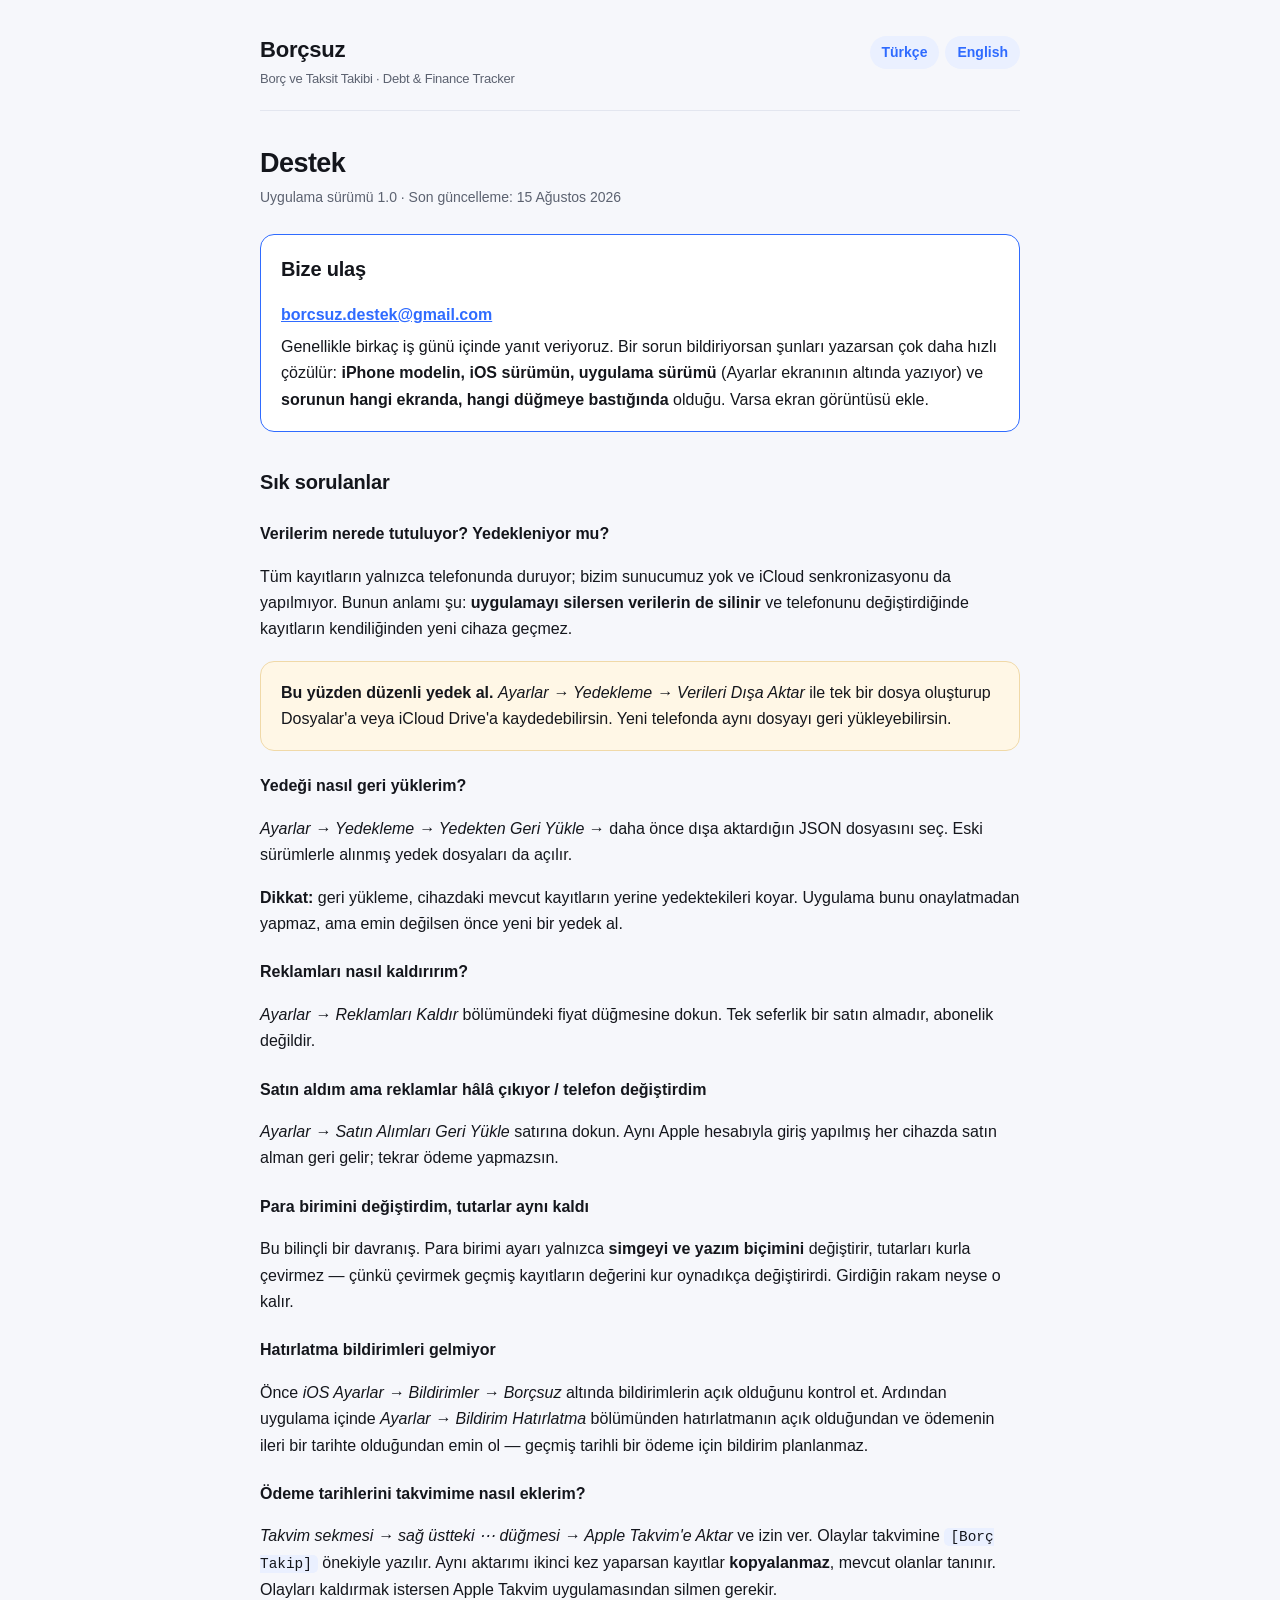
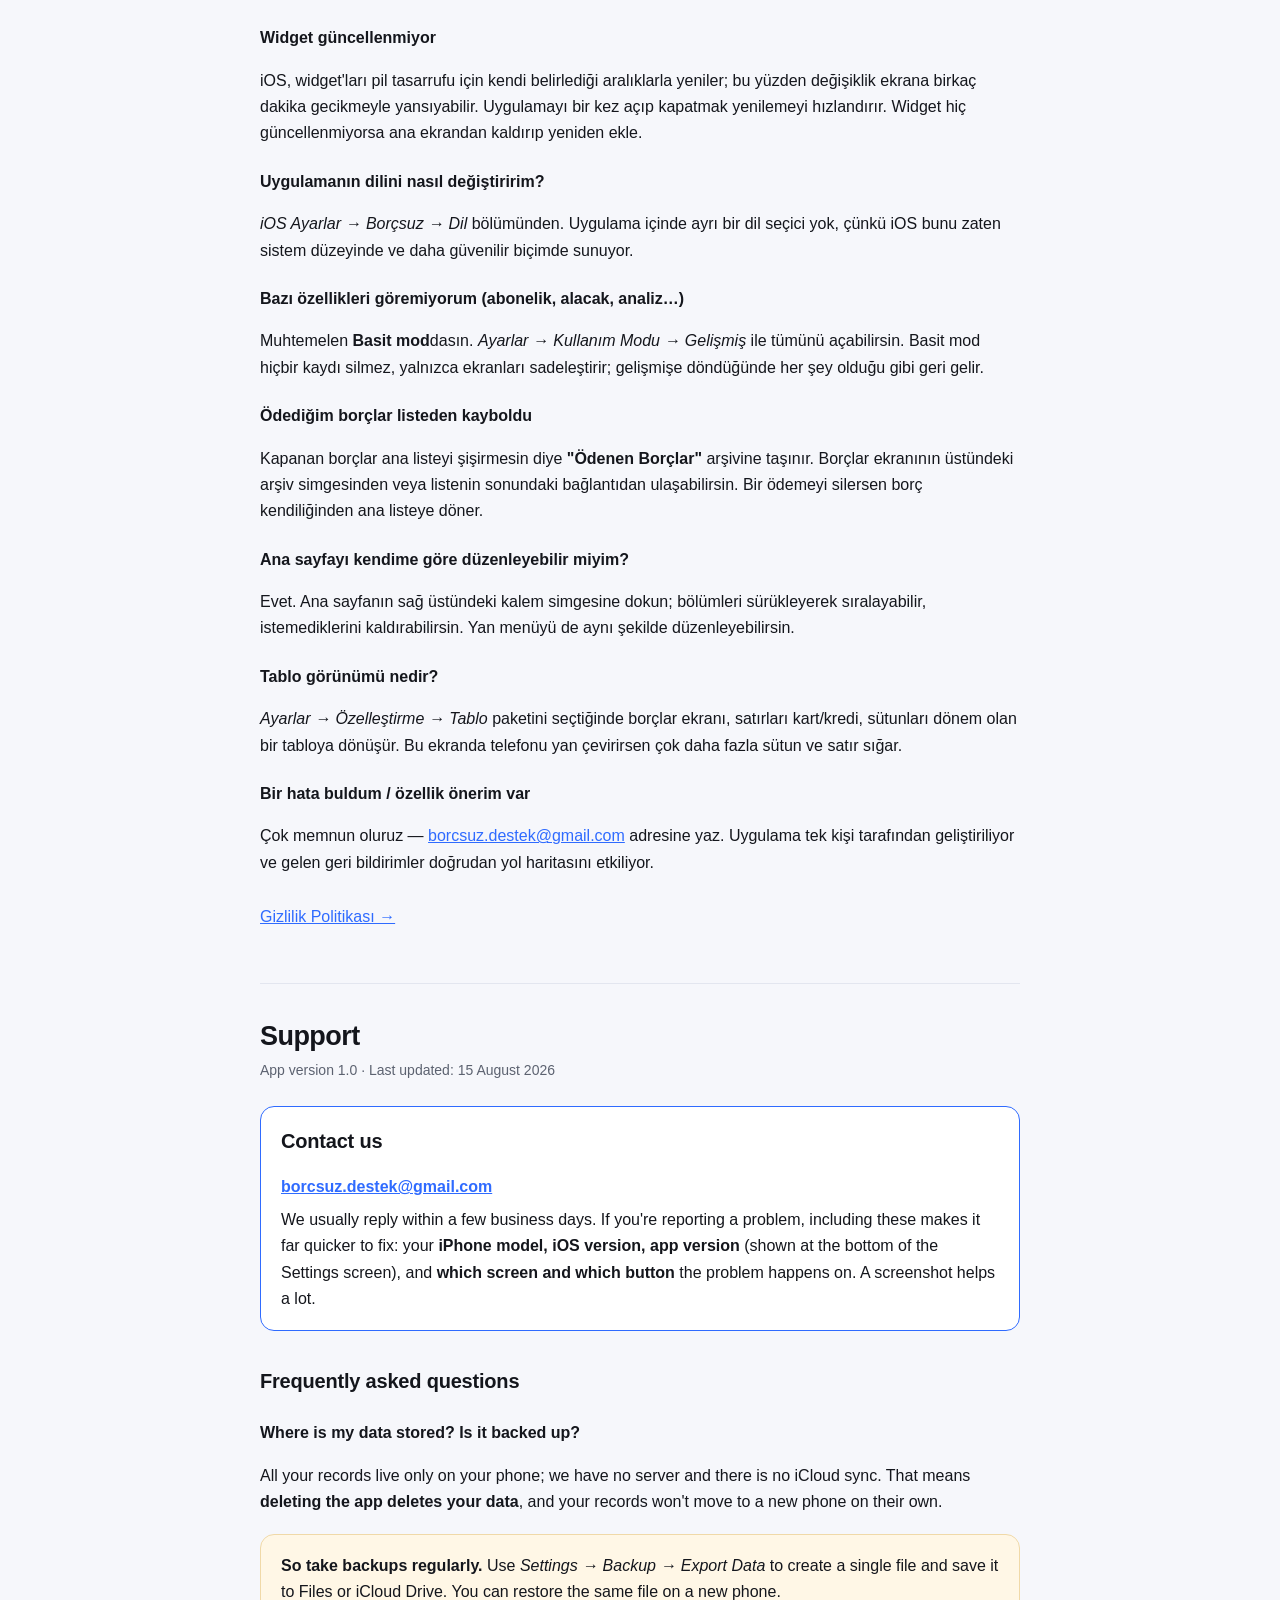
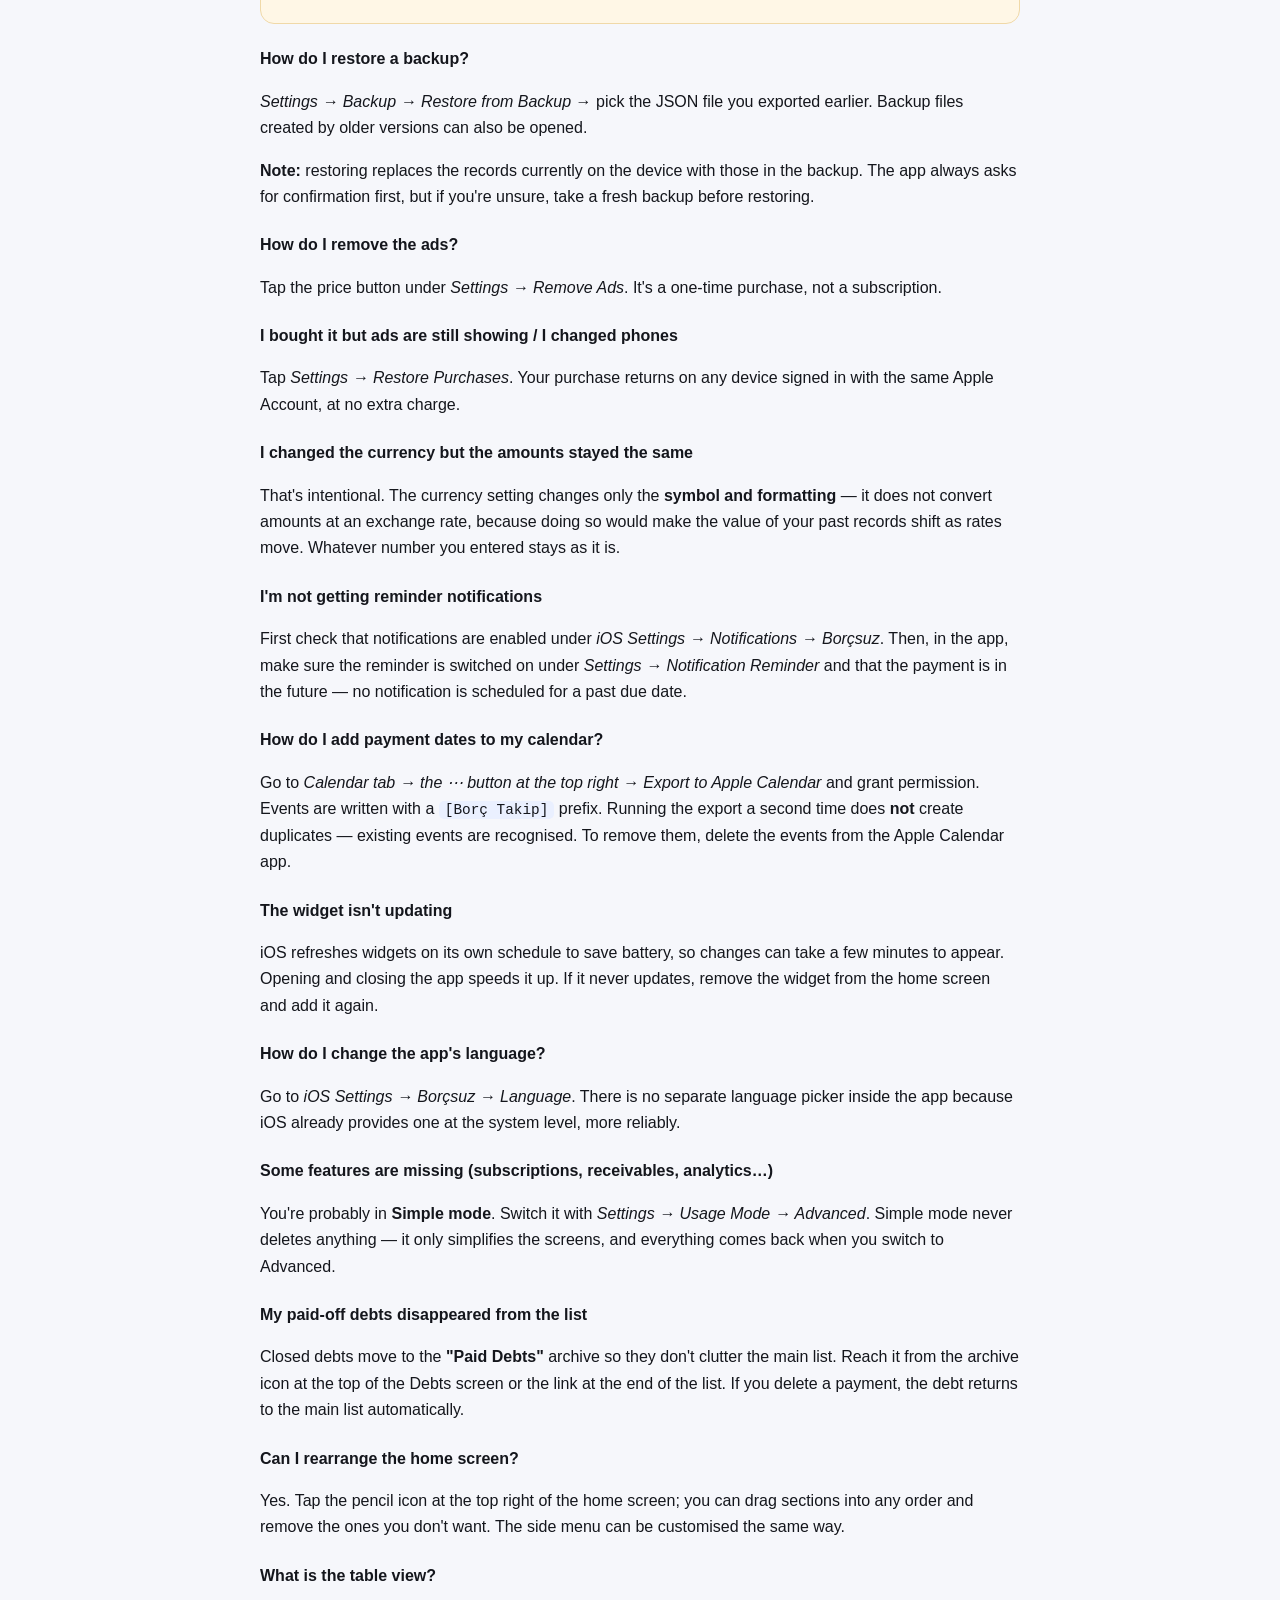
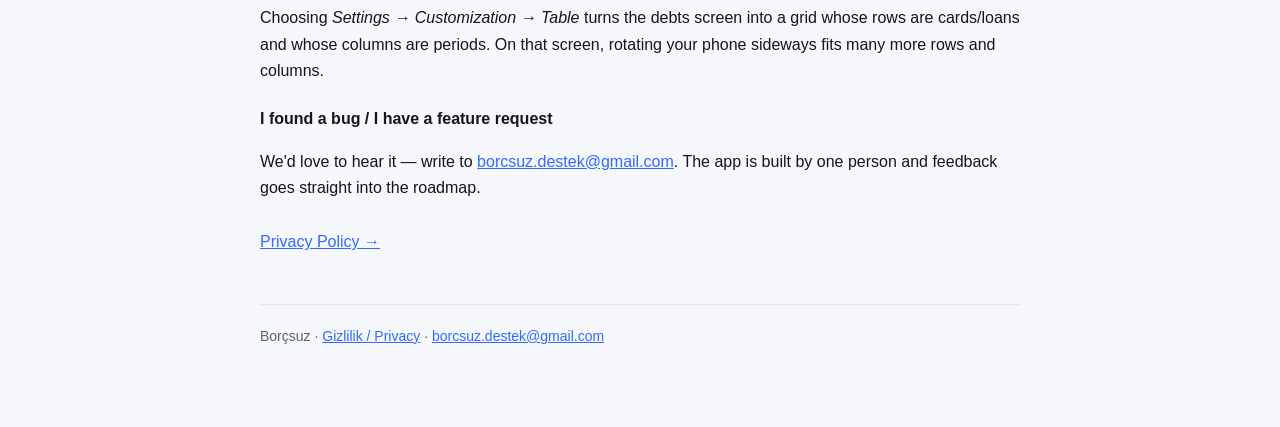
==== destek.html @ 68563d15 "Add files via upload" ====
<!DOCTYPE html>
<html lang="tr">
<head>
<meta charset="utf-8">
<meta name="viewport" content="width=device-width, initial-scale=1">
<title>Borçsuz — Destek / Support</title>
<link rel="stylesheet" href="style.css">
</head>
<body>
<div class="wrap">

<header class="site">
  <div class="brand">Borçsuz<small>Borç ve Taksit Takibi · Debt &amp; Finance Tracker</small></div>
  <nav class="lang"><a href="#tr">Türkçe</a><a href="#en">English</a></nav>
</header>

<!-- ================= TÜRKÇE ================= -->
<h1 id="tr">Destek</h1>
<p class="updated">Uygulama sürümü 1.0 · Son güncelleme: 15 Ağustos 2026</p>

<div class="card tldr">
  <h2>Bize ulaş</h2>
  <p style="margin-bottom:6px"><a href="mailto:borcsuz.destek@gmail.com"><strong>borcsuz.destek@gmail.com</strong></a></p>
  <p style="margin:0">Genellikle birkaç iş günü içinde yanıt veriyoruz. Bir sorun bildiriyorsan şunları yazarsan çok daha hızlı çözülür: <strong>iPhone modelin, iOS sürümün, uygulama sürümü</strong> (Ayarlar ekranının altında yazıyor) ve <strong>sorunun hangi ekranda, hangi düğmeye bastığında</strong> olduğu. Varsa ekran görüntüsü ekle.</p>
</div>

<h2>Sık sorulanlar</h2>

<h3>Verilerim nerede tutuluyor? Yedekleniyor mu?</h3>
<p>Tüm kayıtların yalnızca telefonunda duruyor; bizim sunucumuz yok ve iCloud senkronizasyonu da yapılmıyor. Bunun anlamı şu: <strong>uygulamayı silersen verilerin de silinir</strong> ve telefonunu değiştirdiğinde kayıtların kendiliğinden yeni cihaza geçmez.</p>
<div class="card note">
  <p style="margin:0"><strong>Bu yüzden düzenli yedek al.</strong> <em>Ayarlar → Yedekleme → Verileri Dışa Aktar</em> ile tek bir dosya oluşturup Dosyalar'a veya iCloud Drive'a kaydedebilirsin. Yeni telefonda aynı dosyayı geri yükleyebilirsin.</p>
</div>

<h3>Yedeği nasıl geri yüklerim?</h3>
<p><em>Ayarlar → Yedekleme → Yedekten Geri Yükle</em> → daha önce dışa aktardığın JSON dosyasını seç. Eski sürümlerle alınmış yedek dosyaları da açılır.</p>
<p><strong>Dikkat:</strong> geri yükleme, cihazdaki mevcut kayıtların yerine yedektekileri koyar. Uygulama bunu onaylatmadan yapmaz, ama emin değilsen önce yeni bir yedek al.</p>

<h3>Reklamları nasıl kaldırırım?</h3>
<p><em>Ayarlar → Reklamları Kaldır</em> bölümündeki fiyat düğmesine dokun. Tek seferlik bir satın almadır, abonelik değildir.</p>

<h3>Satın aldım ama reklamlar hâlâ çıkıyor / telefon değiştirdim</h3>
<p><em>Ayarlar → Satın Alımları Geri Yükle</em> satırına dokun. Aynı Apple hesabıyla giriş yapılmış her cihazda satın alman geri gelir; tekrar ödeme yapmazsın.</p>

<h3>Para birimini değiştirdim, tutarlar aynı kaldı</h3>
<p>Bu bilinçli bir davranış. Para birimi ayarı yalnızca <strong>simgeyi ve yazım biçimini</strong> değiştirir, tutarları kurla çevirmez — çünkü çevirmek geçmiş kayıtların değerini kur oynadıkça değiştirirdi. Girdiğin rakam neyse o kalır.</p>

<h3>Hatırlatma bildirimleri gelmiyor</h3>
<p>Önce <em>iOS Ayarlar → Bildirimler → Borçsuz</em> altında bildirimlerin açık olduğunu kontrol et. Ardından uygulama içinde <em>Ayarlar → Bildirim Hatırlatma</em> bölümünden hatırlatmanın açık olduğundan ve ödemenin ileri bir tarihte olduğundan emin ol — geçmiş tarihli bir ödeme için bildirim planlanmaz.</p>

<h3>Ödeme tarihlerini takvimime nasıl eklerim?</h3>
<p><em>Takvim sekmesi → sağ üstteki ⋯ düğmesi → Apple Takvim'e Aktar</em> ve izin ver. Olaylar takvimine <code>[Borç Takip]</code> önekiyle yazılır. Aynı aktarımı ikinci kez yaparsan kayıtlar <strong>kopyalanmaz</strong>, mevcut olanlar tanınır. Olayları kaldırmak istersen Apple Takvim uygulamasından silmen gerekir.</p>

<h3>Widget güncellenmiyor</h3>
<p>iOS, widget'ları pil tasarrufu için kendi belirlediği aralıklarla yeniler; bu yüzden değişiklik ekrana birkaç dakika gecikmeyle yansıyabilir. Uygulamayı bir kez açıp kapatmak yenilemeyi hızlandırır. Widget hiç güncellenmiyorsa ana ekrandan kaldırıp yeniden ekle.</p>

<h3>Uygulamanın dilini nasıl değiştiririm?</h3>
<p><em>iOS Ayarlar → Borçsuz → Dil</em> bölümünden. Uygulama içinde ayrı bir dil seçici yok, çünkü iOS bunu zaten sistem düzeyinde ve daha güvenilir biçimde sunuyor.</p>

<h3>Bazı özellikleri göremiyorum (abonelik, alacak, analiz…)</h3>
<p>Muhtemelen <strong>Basit mod</strong>dasın. <em>Ayarlar → Kullanım Modu → Gelişmiş</em> ile tümünü açabilirsin. Basit mod hiçbir kaydı silmez, yalnızca ekranları sadeleştirir; gelişmişe döndüğünde her şey olduğu gibi geri gelir.</p>

<h3>Ödediğim borçlar listeden kayboldu</h3>
<p>Kapanan borçlar ana listeyi şişirmesin diye <strong>"Ödenen Borçlar"</strong> arşivine taşınır. Borçlar ekranının üstündeki arşiv simgesinden veya listenin sonundaki bağlantıdan ulaşabilirsin. Bir ödemeyi silersen borç kendiliğinden ana listeye döner.</p>

<h3>Ana sayfayı kendime göre düzenleyebilir miyim?</h3>
<p>Evet. Ana sayfanın sağ üstündeki kalem simgesine dokun; bölümleri sürükleyerek sıralayabilir, istemediklerini kaldırabilirsin. Yan menüyü de aynı şekilde düzenleyebilirsin.</p>

<h3>Tablo görünümü nedir?</h3>
<p><em>Ayarlar → Özelleştirme → Tablo</em> paketini seçtiğinde borçlar ekranı, satırları kart/kredi, sütunları dönem olan bir tabloya dönüşür. Bu ekranda telefonu yan çevirirsen çok daha fazla sütun ve satır sığar.</p>

<h3>Bir hata buldum / özellik önerim var</h3>
<p>Çok memnun oluruz — <a href="mailto:borcsuz.destek@gmail.com">borcsuz.destek@gmail.com</a> adresine yaz. Uygulama tek kişi tarafından geliştiriliyor ve gelen geri bildirimler doğrudan yol haritasını etkiliyor.</p>

<p style="margin-top:28px"><a href="gizlilik.html">Gizlilik Politikası →</a></p>

<hr class="section">

<!-- ================= ENGLISH ================= -->
<h1 id="en">Support</h1>
<p class="updated">App version 1.0 · Last updated: 15 August 2026</p>

<div class="card tldr">
  <h2>Contact us</h2>
  <p style="margin-bottom:6px"><a href="mailto:borcsuz.destek@gmail.com"><strong>borcsuz.destek@gmail.com</strong></a></p>
  <p style="margin:0">We usually reply within a few business days. If you're reporting a problem, including these makes it far quicker to fix: your <strong>iPhone model, iOS version, app version</strong> (shown at the bottom of the Settings screen), and <strong>which screen and which button</strong> the problem happens on. A screenshot helps a lot.</p>
</div>

<h2>Frequently asked questions</h2>

<h3>Where is my data stored? Is it backed up?</h3>
<p>All your records live only on your phone; we have no server and there is no iCloud sync. That means <strong>deleting the app deletes your data</strong>, and your records won't move to a new phone on their own.</p>
<div class="card note">
  <p style="margin:0"><strong>So take backups regularly.</strong> Use <em>Settings → Backup → Export Data</em> to create a single file and save it to Files or iCloud Drive. You can restore the same file on a new phone.</p>
</div>

<h3>How do I restore a backup?</h3>
<p><em>Settings → Backup → Restore from Backup</em> → pick the JSON file you exported earlier. Backup files created by older versions can also be opened.</p>
<p><strong>Note:</strong> restoring replaces the records currently on the device with those in the backup. The app always asks for confirmation first, but if you're unsure, take a fresh backup before restoring.</p>

<h3>How do I remove the ads?</h3>
<p>Tap the price button under <em>Settings → Remove Ads</em>. It's a one-time purchase, not a subscription.</p>

<h3>I bought it but ads are still showing / I changed phones</h3>
<p>Tap <em>Settings → Restore Purchases</em>. Your purchase returns on any device signed in with the same Apple Account, at no extra charge.</p>

<h3>I changed the currency but the amounts stayed the same</h3>
<p>That's intentional. The currency setting changes only the <strong>symbol and formatting</strong> — it does not convert amounts at an exchange rate, because doing so would make the value of your past records shift as rates move. Whatever number you entered stays as it is.</p>

<h3>I'm not getting reminder notifications</h3>
<p>First check that notifications are enabled under <em>iOS Settings → Notifications → Borçsuz</em>. Then, in the app, make sure the reminder is switched on under <em>Settings → Notification Reminder</em> and that the payment is in the future — no notification is scheduled for a past due date.</p>

<h3>How do I add payment dates to my calendar?</h3>
<p>Go to <em>Calendar tab → the ⋯ button at the top right → Export to Apple Calendar</em> and grant permission. Events are written with a <code>[Borç Takip]</code> prefix. Running the export a second time does <strong>not</strong> create duplicates — existing events are recognised. To remove them, delete the events from the Apple Calendar app.</p>

<h3>The widget isn't updating</h3>
<p>iOS refreshes widgets on its own schedule to save battery, so changes can take a few minutes to appear. Opening and closing the app speeds it up. If it never updates, remove the widget from the home screen and add it again.</p>

<h3>How do I change the app's language?</h3>
<p>Go to <em>iOS Settings → Borçsuz → Language</em>. There is no separate language picker inside the app because iOS already provides one at the system level, more reliably.</p>

<h3>Some features are missing (subscriptions, receivables, analytics…)</h3>
<p>You're probably in <strong>Simple mode</strong>. Switch it with <em>Settings → Usage Mode → Advanced</em>. Simple mode never deletes anything — it only simplifies the screens, and everything comes back when you switch to Advanced.</p>

<h3>My paid-off debts disappeared from the list</h3>
<p>Closed debts move to the <strong>"Paid Debts"</strong> archive so they don't clutter the main list. Reach it from the archive icon at the top of the Debts screen or the link at the end of the list. If you delete a payment, the debt returns to the main list automatically.</p>

<h3>Can I rearrange the home screen?</h3>
<p>Yes. Tap the pencil icon at the top right of the home screen; you can drag sections into any order and remove the ones you don't want. The side menu can be customised the same way.</p>

<h3>What is the table view?</h3>
<p>Choosing <em>Settings → Customization → Table</em> turns the debts screen into a grid whose rows are cards/loans and whose columns are periods. On that screen, rotating your phone sideways fits many more rows and columns.</p>

<h3>I found a bug / I have a feature request</h3>
<p>We'd love to hear it — write to <a href="mailto:borcsuz.destek@gmail.com">borcsuz.destek@gmail.com</a>. The app is built by one person and feedback goes straight into the roadmap.</p>

<p style="margin-top:28px"><a href="gizlilik.html">Privacy Policy →</a></p>

<footer class="site">
  Borçsuz · <a href="gizlilik.html">Gizlilik / Privacy</a> · <a href="mailto:borcsuz.destek@gmail.com">borcsuz.destek@gmail.com</a>
</footer>

</div>
</body>
</html>
---- style.css ----
/* Borçsuz — gizlilik ve destek sayfalarının ortak biçimi.
   Tek dosya, harici font/CDN yok: sayfalar internetin yavaş olduğu yerlerde de
   açılmalı ve App Store incelemecisi kesinlikle görebilmeli. */

:root {
  --bg: #f6f7fb;
  --surface: #ffffff;
  --text: #14161c;
  --muted: #5c6270;
  --line: #e3e6ef;
  --accent: #2f6bff;
  --accent-soft: #eaf0ff;
  --warn-bg: #fff7e6;
  --warn-line: #f0d9a8;
}

@media (prefers-color-scheme: dark) {
  :root {
    --bg: #0e1015;
    --surface: #171a21;
    --text: #eef0f5;
    --muted: #a2a9ba;
    --line: #262a34;
    --accent: #7aa2ff;
    --accent-soft: #1b2438;
    --warn-bg: #2a2313;
    --warn-line: #4d4223;
  }
}

* { box-sizing: border-box; }

body {
  margin: 0;
  padding: 0 20px 80px;
  background: var(--bg);
  color: var(--text);
  font: 16px/1.65 -apple-system, BlinkMacSystemFont, "Segoe UI", Roboto, Helvetica, Arial, sans-serif;
  -webkit-text-size-adjust: 100%;
}

.wrap { max-width: 760px; margin: 0 auto; }

header.site {
  display: flex;
  flex-wrap: wrap;
  gap: 12px;
  align-items: baseline;
  justify-content: space-between;
  padding: 32px 0 20px;
  border-bottom: 1px solid var(--line);
  margin-bottom: 28px;
}

header.site .brand { font-size: 22px; font-weight: 700; letter-spacing: -0.01em; }
header.site .brand small { display: block; font-size: 13px; font-weight: 400; color: var(--muted); }

nav.lang a {
  display: inline-block;
  padding: 5px 12px;
  margin-left: 6px;
  border-radius: 999px;
  background: var(--accent-soft);
  color: var(--accent);
  text-decoration: none;
  font-size: 14px;
  font-weight: 600;
}

h1 { font-size: 27px; line-height: 1.25; margin: 36px 0 6px; letter-spacing: -0.02em; }
h2 { font-size: 20px; margin: 34px 0 8px; letter-spacing: -0.01em; }
h3 { font-size: 16px; margin: 22px 0 6px; }

.updated { color: var(--muted); font-size: 14px; margin: 0 0 24px; }

p, li { color: var(--text); }
ul, ol { padding-left: 22px; }
li { margin: 6px 0; }
a { color: var(--accent); }

.card {
  background: var(--surface);
  border: 1px solid var(--line);
  border-radius: 14px;
  padding: 18px 20px;
  margin: 18px 0;
}

.card.tldr { border-color: var(--accent); }
.card.note { background: var(--warn-bg); border-color: var(--warn-line); }
.card h2, .card h3 { margin-top: 0; }

table {
  width: 100%;
  border-collapse: collapse;
  margin: 14px 0;
  font-size: 15px;
}
.scroll { overflow-x: auto; }
th, td { text-align: left; padding: 9px 10px; border-bottom: 1px solid var(--line); vertical-align: top; }
th { font-weight: 600; color: var(--muted); font-size: 13px; text-transform: uppercase; letter-spacing: 0.03em; }

hr.section { border: 0; border-top: 1px solid var(--line); margin: 52px 0 0; }

footer.site {
  margin-top: 48px;
  padding-top: 20px;
  border-top: 1px solid var(--line);
  color: var(--muted);
  font-size: 14px;
}

code {
  background: var(--accent-soft);
  padding: 1px 6px;
  border-radius: 5px;
  font-size: 0.9em;
}
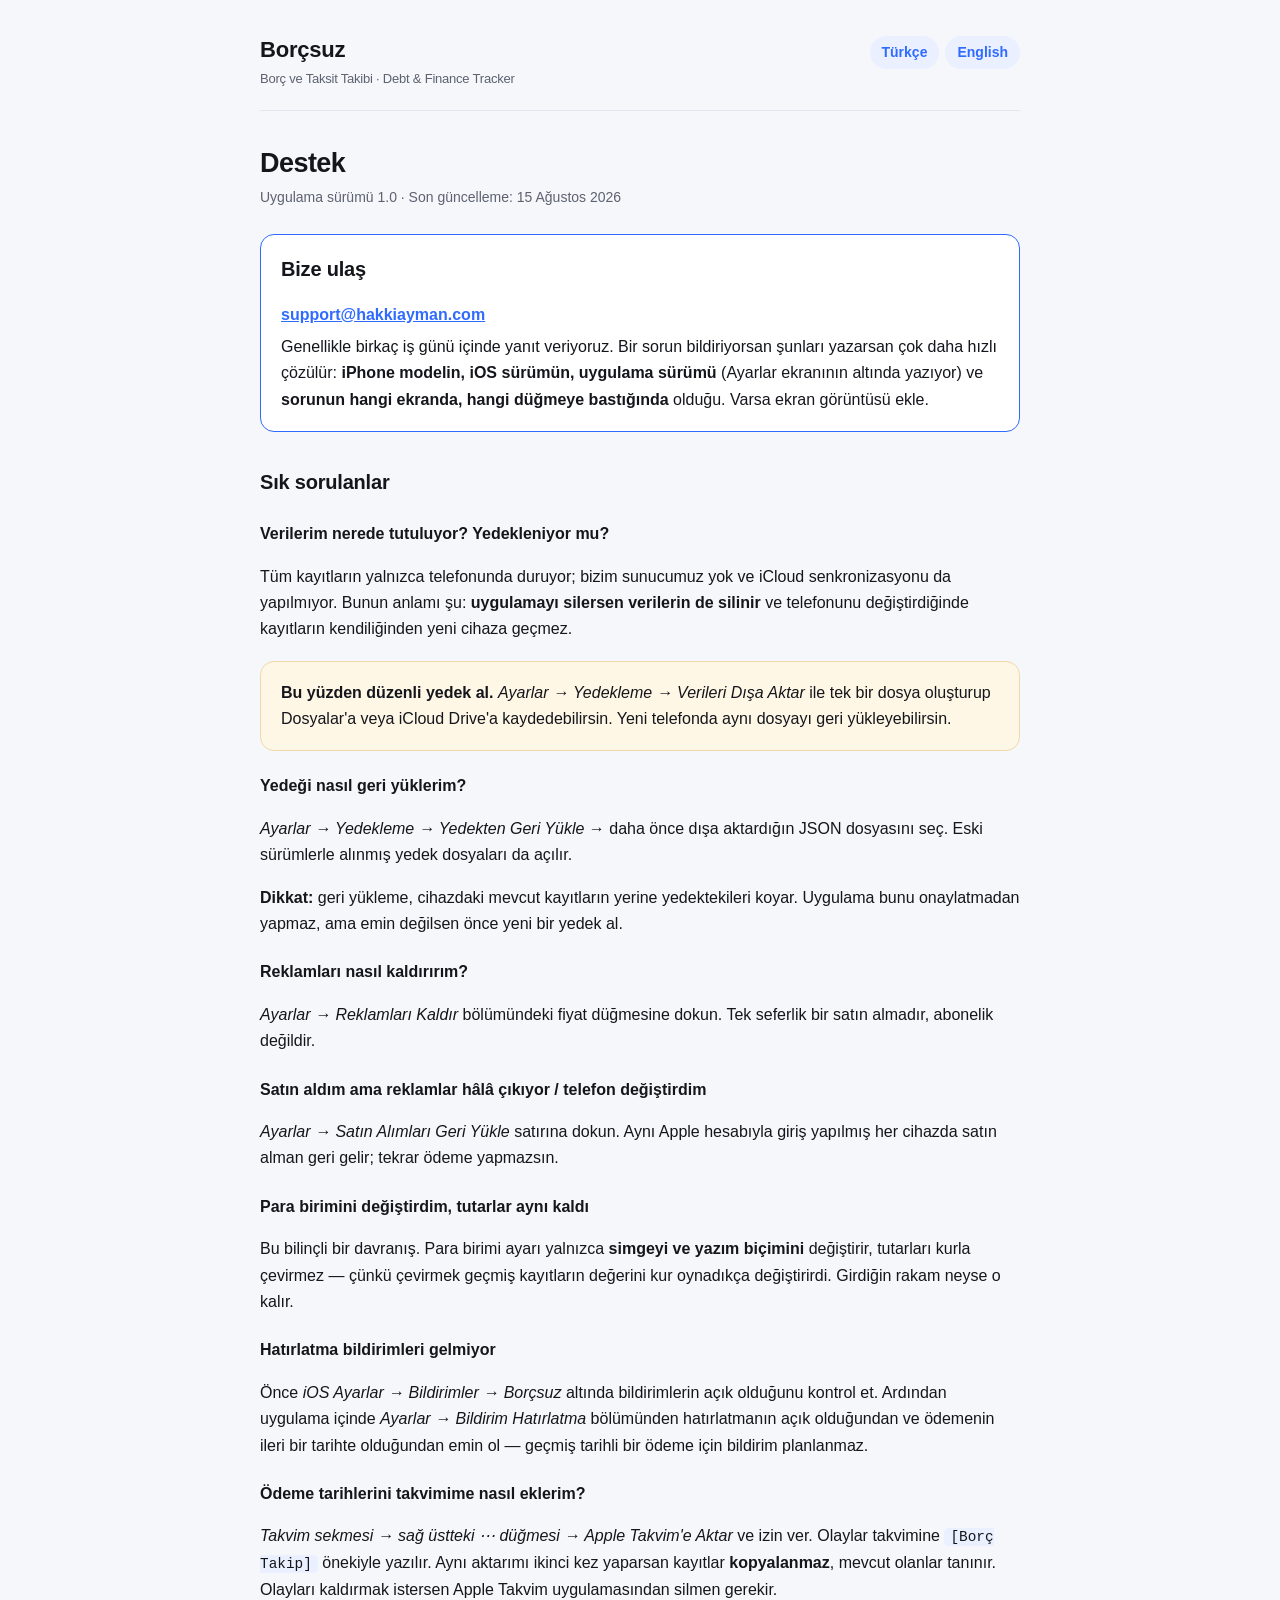
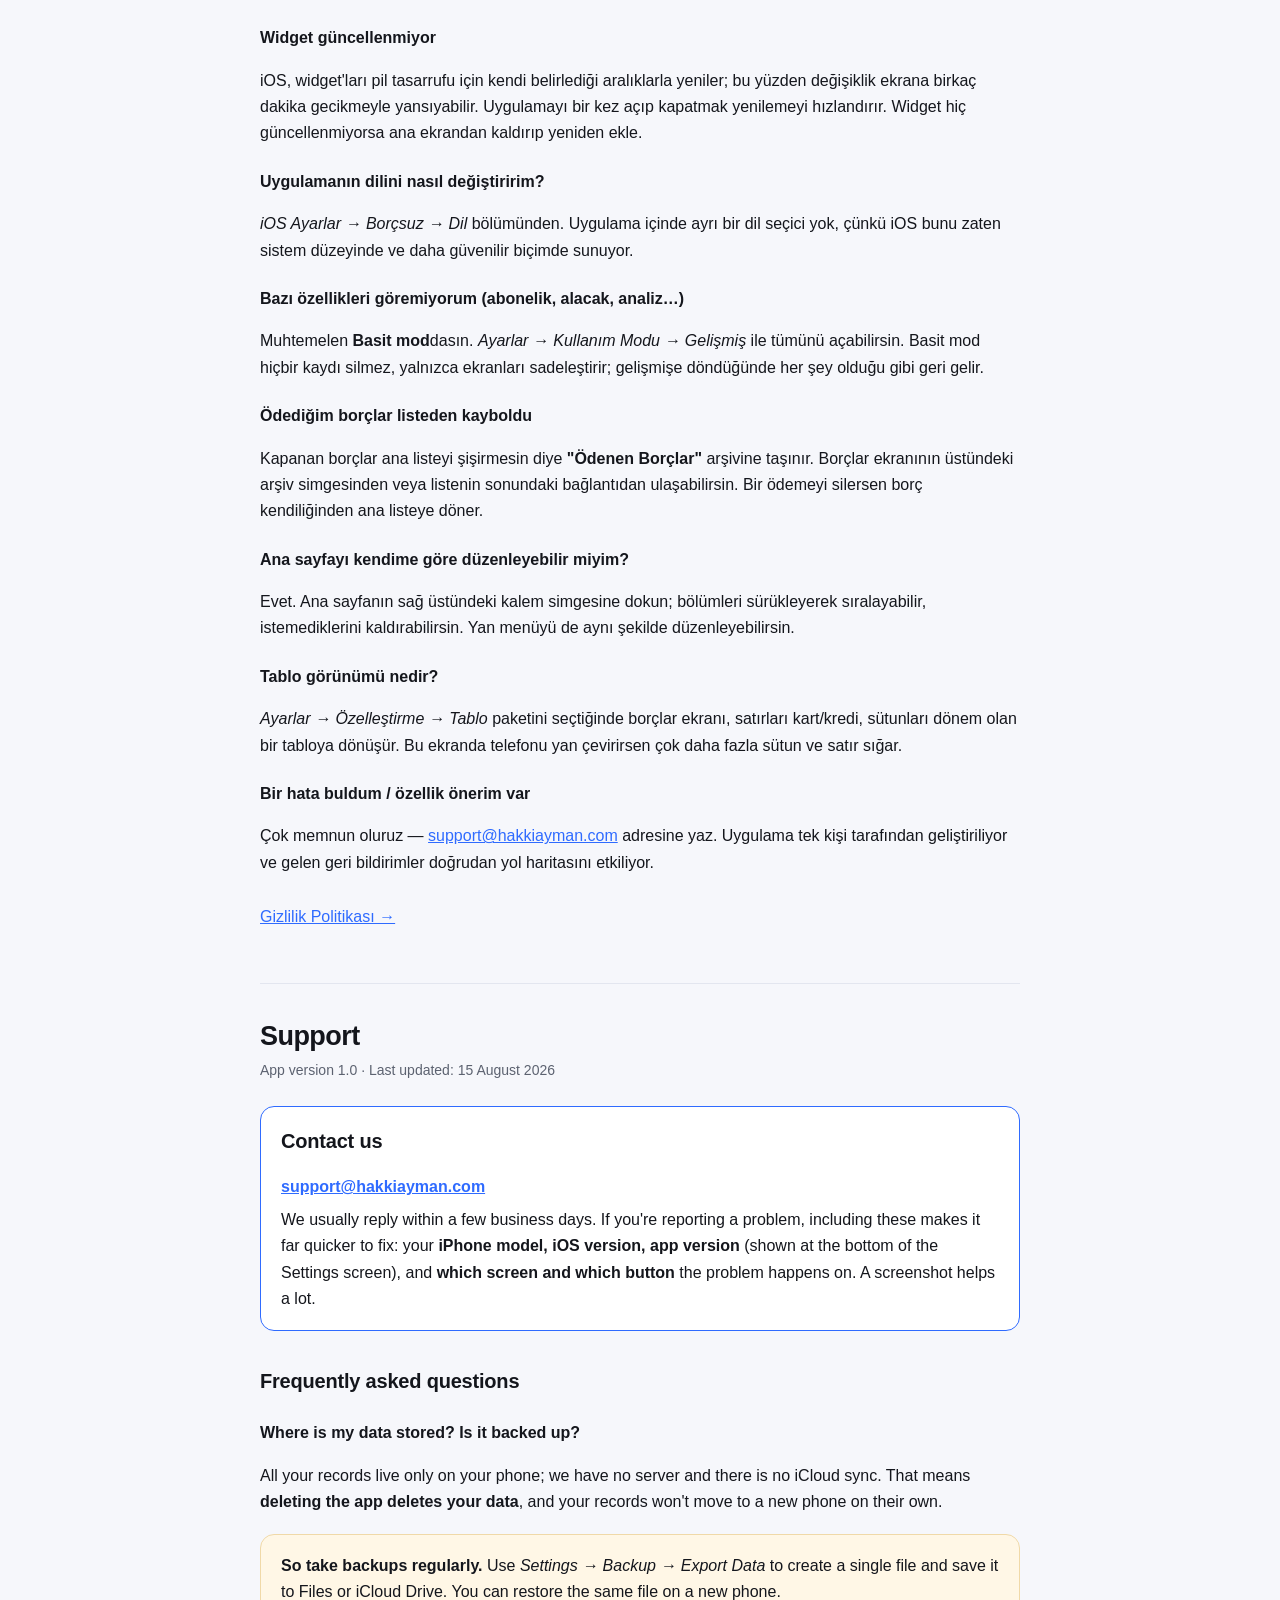
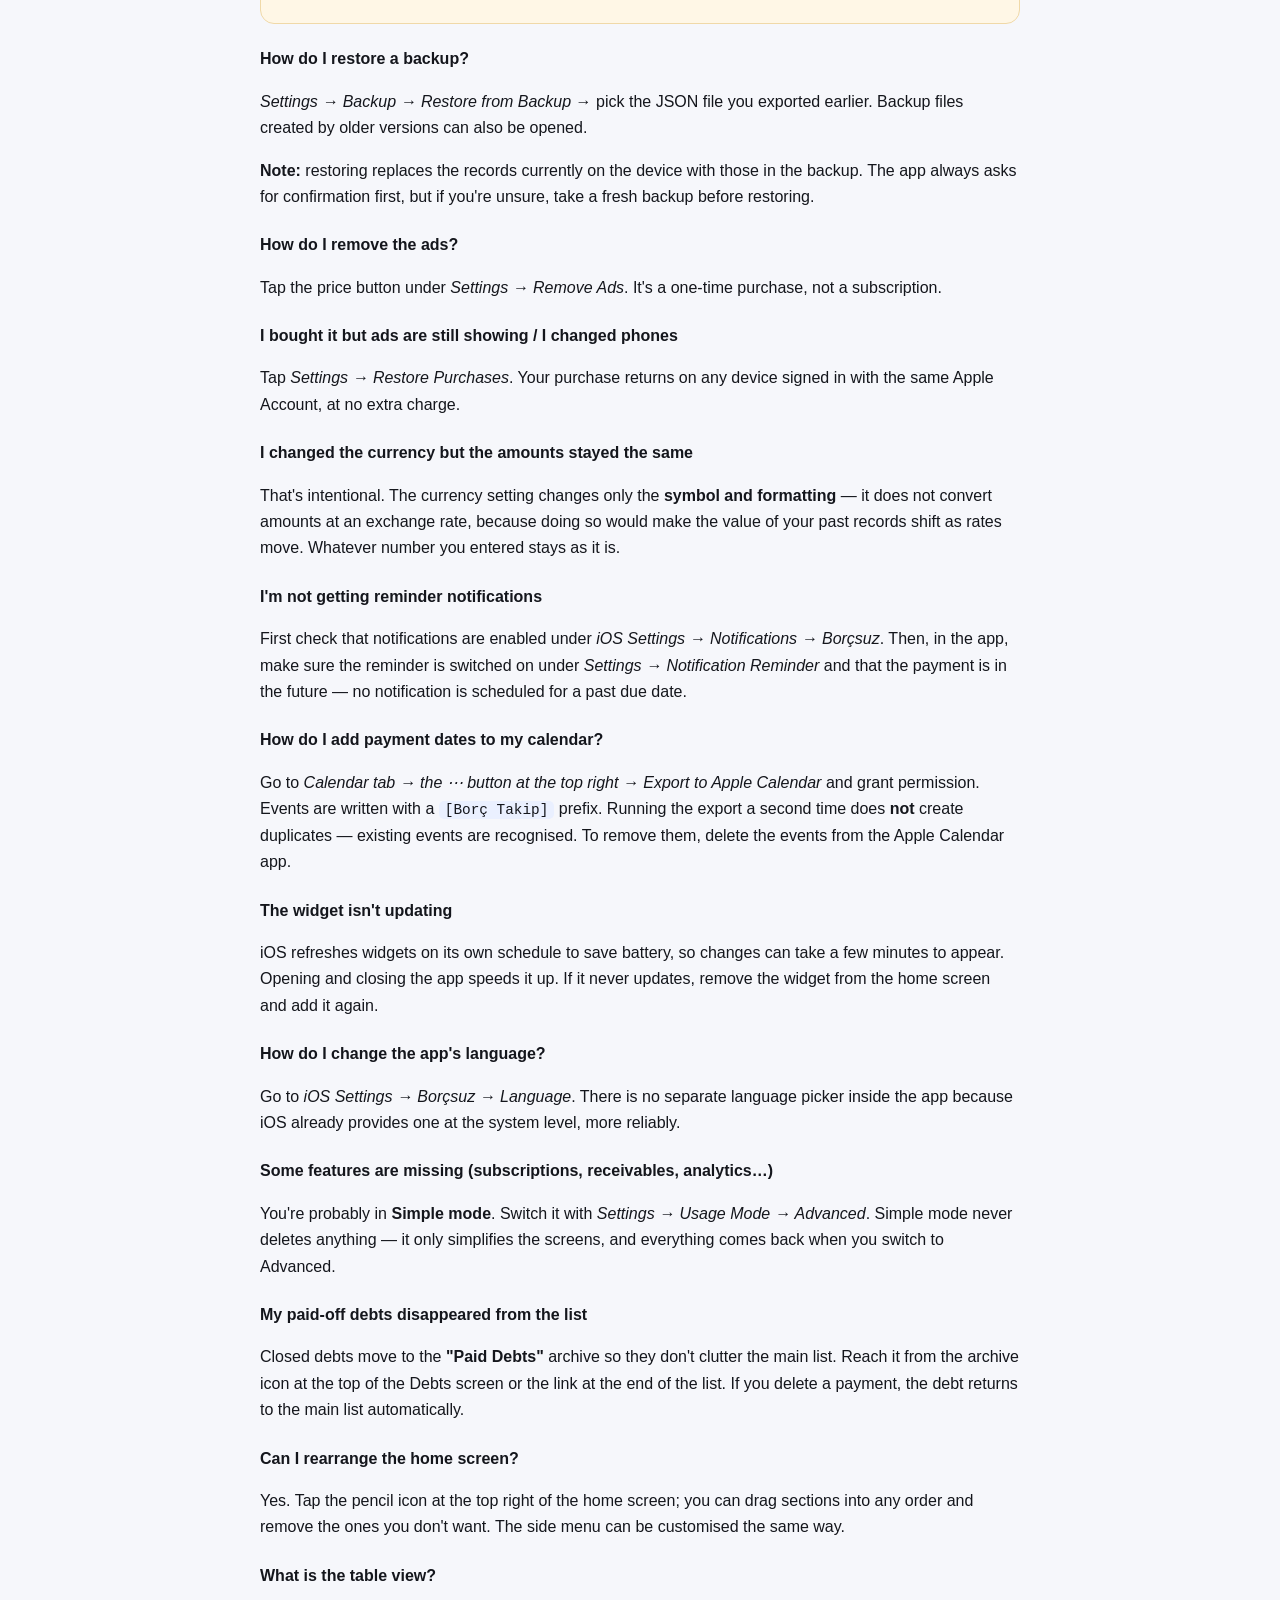
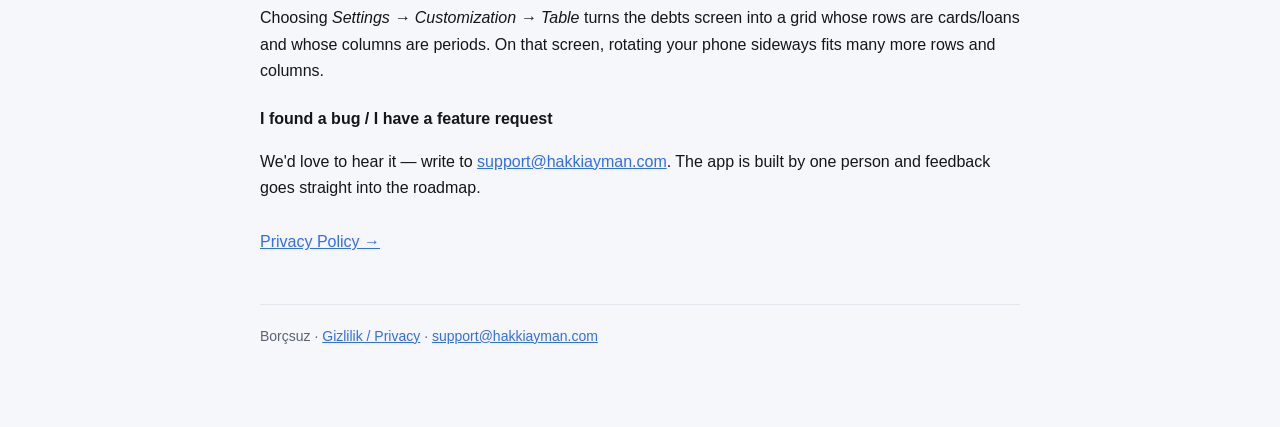
==== commit a518f71b: "Destek e-postasini support@hakkiayman.com yap" ====
--- a/destek.html
+++ b/destek.html
@@ -20,7 +20,7 @@
 
 <div class="card tldr">
   <h2>Bize ulaş</h2>
-  <p style="margin-bottom:6px"><a href="mailto:borcsuz.destek@gmail.com"><strong>borcsuz.destek@gmail.com</strong></a></p>
+  <p style="margin-bottom:6px"><a href="mailto:support@hakkiayman.com"><strong>support@hakkiayman.com</strong></a></p>
   <p style="margin:0">Genellikle birkaç iş günü içinde yanıt veriyoruz. Bir sorun bildiriyorsan şunları yazarsan çok daha hızlı çözülür: <strong>iPhone modelin, iOS sürümün, uygulama sürümü</strong> (Ayarlar ekranının altında yazıyor) ve <strong>sorunun hangi ekranda, hangi düğmeye bastığında</strong> olduğu. Varsa ekran görüntüsü ekle.</p>
 </div>
 
@@ -70,7 +70,7 @@
 <p><em>Ayarlar → Özelleştirme → Tablo</em> paketini seçtiğinde borçlar ekranı, satırları kart/kredi, sütunları dönem olan bir tabloya dönüşür. Bu ekranda telefonu yan çevirirsen çok daha fazla sütun ve satır sığar.</p>
 
 <h3>Bir hata buldum / özellik önerim var</h3>
-<p>Çok memnun oluruz — <a href="mailto:borcsuz.destek@gmail.com">borcsuz.destek@gmail.com</a> adresine yaz. Uygulama tek kişi tarafından geliştiriliyor ve gelen geri bildirimler doğrudan yol haritasını etkiliyor.</p>
+<p>Çok memnun oluruz — <a href="mailto:support@hakkiayman.com">support@hakkiayman.com</a> adresine yaz. Uygulama tek kişi tarafından geliştiriliyor ve gelen geri bildirimler doğrudan yol haritasını etkiliyor.</p>
 
 <p style="margin-top:28px"><a href="gizlilik.html">Gizlilik Politikası →</a></p>
 
@@ -82,7 +82,7 @@
 
 <div class="card tldr">
   <h2>Contact us</h2>
-  <p style="margin-bottom:6px"><a href="mailto:borcsuz.destek@gmail.com"><strong>borcsuz.destek@gmail.com</strong></a></p>
+  <p style="margin-bottom:6px"><a href="mailto:support@hakkiayman.com"><strong>support@hakkiayman.com</strong></a></p>
   <p style="margin:0">We usually reply within a few business days. If you're reporting a problem, including these makes it far quicker to fix: your <strong>iPhone model, iOS version, app version</strong> (shown at the bottom of the Settings screen), and <strong>which screen and which button</strong> the problem happens on. A screenshot helps a lot.</p>
 </div>
 
@@ -132,12 +132,12 @@
 <p>Choosing <em>Settings → Customization → Table</em> turns the debts screen into a grid whose rows are cards/loans and whose columns are periods. On that screen, rotating your phone sideways fits many more rows and columns.</p>
 
 <h3>I found a bug / I have a feature request</h3>
-<p>We'd love to hear it — write to <a href="mailto:borcsuz.destek@gmail.com">borcsuz.destek@gmail.com</a>. The app is built by one person and feedback goes straight into the roadmap.</p>
+<p>We'd love to hear it — write to <a href="mailto:support@hakkiayman.com">support@hakkiayman.com</a>. The app is built by one person and feedback goes straight into the roadmap.</p>
 
 <p style="margin-top:28px"><a href="gizlilik.html">Privacy Policy →</a></p>
 
 <footer class="site">
-  Borçsuz · <a href="gizlilik.html">Gizlilik / Privacy</a> · <a href="mailto:borcsuz.destek@gmail.com">borcsuz.destek@gmail.com</a>
+  Borçsuz · <a href="gizlilik.html">Gizlilik / Privacy</a> · <a href="mailto:support@hakkiayman.com">support@hakkiayman.com</a>
 </footer>
 
 </div>
